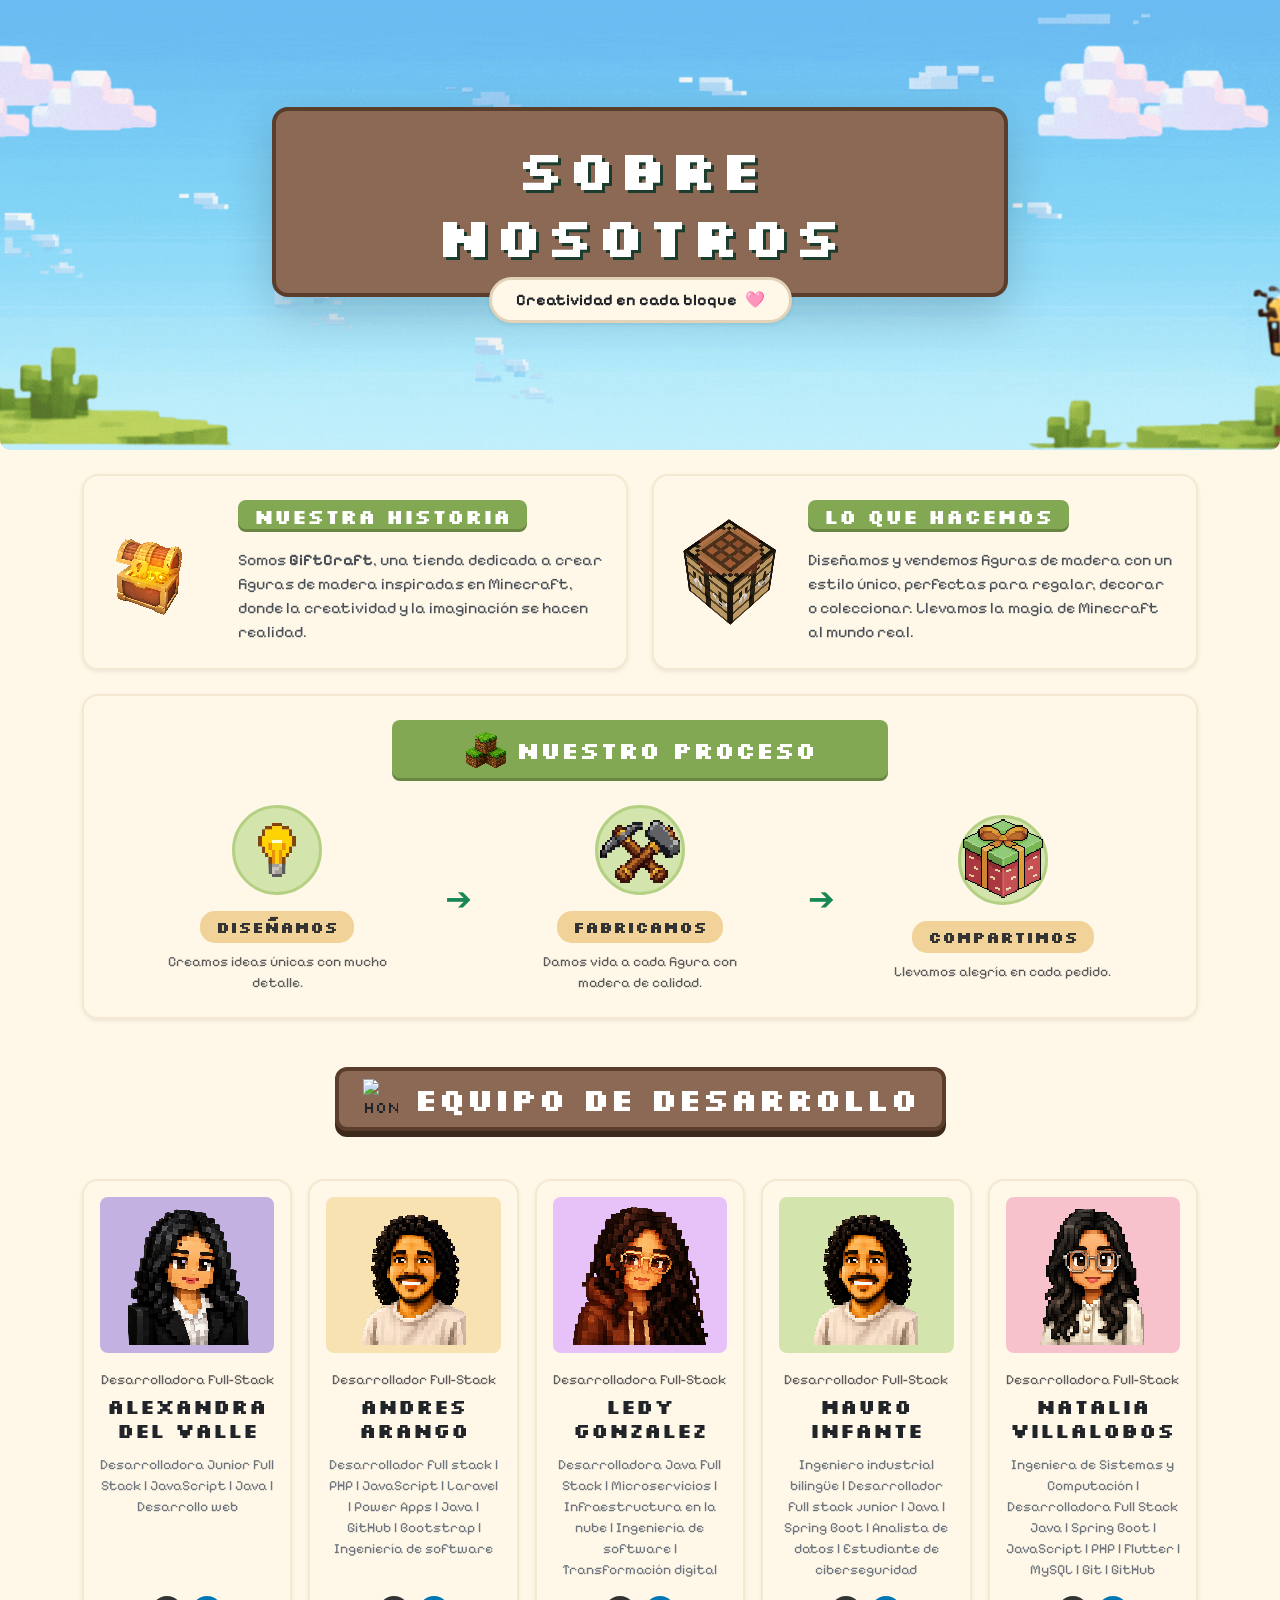
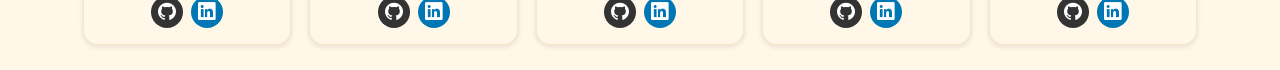
==== HTML/about_us.html @ 67694017 "Prueba img" ====
<!DOCTYPE html>
<html lang="es">

<head>
    <meta charset="UTF-8">
    <meta name="viewport" content="width=device-width, initial-scale=1">
    <title>Sobre nosotros</title>

    <!-- Bootstrap 5 -->
    <link href="https://cdn.jsdelivr.net/npm/bootstrap@5.3.3/dist/css/bootstrap.min.css" rel="stylesheet">

    <!--Iconos Bootstrap-->
    <link rel="stylesheet" href="https://cdn.jsdelivr.net/npm/bootstrap-icons@1.13.2/font/bootstrap-icons.min.css">
    <!-- Fuentes -->
    <link rel="preconnect" href="https://fonts.googleapis.com">
    <link rel="preconnect" href="https://fonts.gstatic.com" crossorigin>
    <link
        href="https://fonts.googleapis.com/css2?family=Inter:wght@400;500&family=Pixelify+Sans:wght@400;500&family=Silkscreen&display=swap"
        rel="stylesheet">

    <!-- CSS propio -->
    <link href="../CSS/about_us.css" rel="stylesheet">
</head>

<body class="body-about">

    <!-- Banner (Fuera del main para que ocupe todo el ancho, si no queda recortado el git)-->
    <!--Bootstrap nos permite justificar todo desde las mismas etiquetas como el seccion-->
    <section class="hero-banner container-fluid p-0 d-flex align-items-center justify-content-center text-center">
        <div class="container text-center py-5">
            <div class="row justify-content-center">
                <div class="col-12 col-md-10 col-lg-8">

                    <div class="banner-madera p-4 rounded-4 shadow-lg position-relative d-inline-block w-100">
                        <h1 class="display-4 fw-bold text-white mb-0">SOBRE NOSOTROS</h1>
                    </div>
                    <div
                        class="banner-subtitle d-inline-flex align-items-center gap-2 px-4 py-2 rounded-pill shadow-sm">
                        <span class="fw-bold text-dark">Creatividad en cada bloque</span>
                        <span>🩷</span>
                    </div>

                </div>
            </div>
        </div>
    </section>

    <main class="container py-4 contenido-principal">

        <!-- Nuestra Historia y Lo que hacemos -->
        <section class="row g-4 mb-4">

            <!-- Tarjeta 1: Nuestra Historia -->
            <div class="col-12 col-lg-6">
                <article class="info-card h-100 p-4 rounded-4 shadow-sm">
                    <div class="row align-items-center">
                        <div class="col-4 col-sm-3 text-center">
                            <img src="/ASSETS/gift/COFRE.gif" alt="Cofre de Minecraft" class="img-fluid pixel-art">
                        </div>
                        <div class="col-8 col-sm-9">
                            <div class="pixel-badge-green d-inline-block mb-3 px-3 py-1">
                                <h2 class="h5 m-0 text-white fw-bold">Nuestra historia</h2>
                            </div>
                            <p class="card-text text-dark-emphasis mb-0">
                                Somos <strong>GiftCraft</strong>, una tienda dedicada a crear figuras de madera
                                inspiradas en Minecraft, donde la creatividad y la imaginación se hacen realidad.
                            </p>
                        </div>
                    </div>
                </article>
            </div>

            <!-- Tarjeta 2: Lo que hacemos -->
            <div class="col-12 col-lg-6">
                <article class="info-card h-100 p-4 rounded-4 shadow-sm">
                    <div class="row align-items-center">
                        <div class="col-4 col-sm-3 text-center">
                            <img src="/ASSETS/img/mesadecrafteo.png" alt="Mesa de crafteo" class="img-fluid pixel-art">
                        </div>
                        <div class="col-8 col-sm-9">
                            <div class="pixel-badge-green d-inline-block mb-3 px-3 py-1">
                                <h2 class="h5 m-0 text-white fw-bold">Lo que hacemos</h2>
                            </div>
                            <p class="card-text text-dark-emphasis mb-0">
                                Diseñamos y vendemos figuras de madera con un estilo único, perfectas para regalar,
                                decorar o coleccionar. Llevamos la magia de Minecraft al mundo real.
                            </p>
                        </div>
                    </div>
                </article>
            </div>

        </section>
        <!-- Tarjeta Inferior: Nuestro proceso -->
        <section class="row">
            <div class="col-12">
                <article class="info-card p-4 rounded-4 shadow-sm text-center position-relative">

                    <!-- Encabezado con bloque de tierra -->
                    <div
                        class="pixel-badge-green d-inline-flex align-items-center gap-2 px-4 py-2 mb-4 position-relative z-1">
                        <img src="/ASSETS/img/bloque-tierra.png" alt="Bloque" width="30" class="pixel-art">
                        <h2 class="h4 m-0 text-white fw-bold">Nuestro proceso</h2>
                    </div>

                    <!-- Pasos del proceso -->
                    <div class="row g-4 align-items-center justify-content-center">

                        <!-- Paso 1 -->
                        <div class="col-12 col-md-3">
                            <div
                                class="step-icon mb-3 mx-auto d-flex align-items-center justify-content-center rounded-circle">
                                <!--Aquí va un foco bonito parecido al de figma, porque no encontre uno que me gustara ajajaja-->
                                <img src="/ASSETS/img/foco.png" alt="Diseñamos" class="img-fluid pixel-art">
                            </div>
                            <div class="step-pill d-inline-block px-3 py-1 fw-bold mb-2">Diseñamos</div>
                            <p class="small text-muted mb-0 step-pill-p">Creamos ideas únicas con mucho detalle.</p>
                        </div>

                        <!-- Flecha 1 -->
                        <div class="col-12 col-md-1 text-center d-none d-md-block">
                            <span class="fs-2 text-success fw-bold">➔</span>
                        </div>

                        <!-- Paso 2 -->
                        <div class="col-12 col-md-3">
                            <div
                                class="step-icon mb-3 mx-auto d-flex align-items-center justify-content-center rounded-circle">
                                <img src="/ASSETS/img/martillo.png" alt="Fabricamos" class="img-fluid pixel-art">
                            </div>
                            <div class="step-pill d-inline-block px-3 py-1 fw-bold mb-2">Fabricamos</div>
                            <p class="small text-muted mb-0 step-pill-p">Damos vida a cada figura con madera de calidad.</p>
                        </div>

                        <!-- Flecha 2 -->
                        <div class="col-12 col-md-1 text-center d-none d-md-block">
                            <span class="fs-2 text-success fw-bold">➔</span>
                        </div>

                        <!-- Paso 3 -->
                        <div class="col-12 col-md-3">
                            <div
                                class="step-icon mb-3 mx-auto d-flex align-items-center justify-content-center rounded-circle">
                                <img src="/ASSETS/img/regalo.png" alt="Compartimos" class="img-fluid pixel-art">
                            </div>
                            <div class="step-pill d-inline-block px-3 py-1 fw-bold mb-2">Compartimos</div>
                            <p class="small text-muted mb-0 step-pill-p">Llevamos alegría en cada pedido.</p>
                        </div>

                    </div>

                </article>
            </div>
        </section>
        <!-- Equipo de desarrollo -->
        <section class="equipo mt-5 text-center">

            <!-- Título "segun" el estilo cartel de madera -->
            <div
                class="pixel-madera-banner d-inline-flex align-items-center justify-content-center gap-3 px-4 py-2 mb-5">
                <img src="img/honguito.png" alt="Hongo" width="35" class="pixel-art">
                <h2 class="titulo-equipo text-white m-0 fw-bold">Equipo de Desarrollo</h2>
            </div>
            <div class="row row-cols-1 row-cols-sm-2 row-cols-md-3 row-cols-lg-5 g-3 justify-content-center">

                <!-- Alexandra del Valle -->
                <div class="col">
                    <article class="card h-100 border-0 shadow-sm rounded-4 text-center p-3 team-card">
                        <div class="avatar-box bg-purple rounded-3 p-2 mb-3">
                            <img src="../ASSETS/img/perfiles/Alexa-perfil.png" class="img-fluid pixel-art"
                                alt="Alexandra Del Valle">
                        </div>
                        <div class="card-body p-0 d-flex flex-column">
                            <span class="role-subtitle text-muted small">Desarrolladora Full-Stack</span>
                            <h5 class="card-title fw-bold text-dark my-1">Alexandra Del Valle</h5>

                            <p class="card-text small text-secondary my-2">
                                Desarrolladora Junior Full Stack | JavaScript |
                                Java | Desarrollo web
                            </p>

                            <div class="card-actions mt-auto pt-2 d-flex justify-content-center gap-2">
                                <a href="https://github.com/alexandradelvalle" class="social-icon" target="_blank">
                                    <i class="bi bi-github"></i>
                                </a>
                                <a href="https://www.linkedin.com/in/alexandra-vanessa-del-valle-aragon-desarrolladora-fullstack"
                                    class="social-icon text-linkedin" target="_blank">
                                    <i class="bi bi-linkedin"></i>
                                </a>
                            </div>
                        </div>
                    </article>
                </div>

                <!-- Andrés Arango (Andres no enviaste la foto, por eso puse la de Mauro jaja)-->
                <div class="col">
                    <article class="card h-100 border-0 shadow-sm rounded-4 text-center p-3 team-card">
                        <div class="avatar-box bg-yellow rounded-3 p-2 mb-3">
                            <img src="/ASSETS/img/perfiles/Mauro-perfil.png" class="img-fluid pixel-art"
                                alt="Andres Arango">
                        </div>
                        <div class="card-body p-0 d-flex flex-column">
                            <span class="role-subtitle text-muted small">Desarrollador Full-Stack</span>
                            <h5 class="card-title fw-bold text-dark my-1">Andres Arango</h5>

                            <p class="card-text small text-secondary my-2">
                                Desarrollador full stack | PHP | JavaScript | Laravel |
                                Power Apps | Java | GitHub | Bootstrap | Ingeniería de software
                            </p>

                            <div class="card-actions mt-auto pt-2 d-flex justify-content-center gap-2">
                                <a href="https://github.com/AndresMauricioArangoG" class="social-icon" target="_blank">
                                    <i class="bi bi-github"></i>
                                </a>
                                <a href="https://www.linkedin.com/in/andres-mauricio-arango-grisales-desarrollador-fullstack/"
                                    class="social-icon text-linkedin" target="_blank">
                                    <i class="bi bi-linkedin"></i>
                                </a>
                            </div>
                        </div>
                    </article>
                </div>

                <!-- Leidy González -->
                <div class="col">
                    <article class="card h-100 border-0 shadow-sm rounded-4 text-center p-3 team-card">
                        <div class="avatar-box bg-lilac rounded-3 p-2 mb-3">
                            <img src="/ASSETS/img/perfiles/Leidy-perfil.png" class="img-fluid pixel-art"
                                alt="Ledy Gonzalez">
                        </div>
                        <div class="card-body p-0 d-flex flex-column">
                            <span class="role-subtitle text-muted small">Desarrolladora Full-Stack</span>
                            <h5 class="card-title fw-bold text-dark my-1">Ledy Gonzalez</h5>

                            <p class="card-text small text-secondary my-2">
                                Desarrolladora Java Full Stack | Microservicios |
                                Infraestructura en la nube | Ingeniería de software |
                                Transformación digital
                            </p>

                            <div class="card-actions mt-auto pt-2 d-flex justify-content-center gap-2">
                                <a href="https://github.com/Gleidy725" class="social-icon" target="_blank">
                                    <i class="bi bi-github"></i>
                                </a>
                                <a href="https://www.linkedin.com/in/leidygonzalezsoftwareengineering"
                                    class="social-icon text-linkedin" target="_blank">
                                    <i class="bi bi-linkedin"></i>
                                </a>
                            </div>
                        </div>
                    </article>
                </div>

                <!-- Mauro Infante -->
                <div class="col">
                    <article class="card h-100 border-0 shadow-sm rounded-4 text-center p-3 team-card">
                        <div class="avatar-box bg-green rounded-3 p-2 mb-3">
                            <img src="/ASSETS/img/perfiles/Mauro-perfil.png" class="img-fluid pixel-art"
                                alt="Mauro Infante">
                        </div>
                        <div class="card-body p-0 d-flex flex-column">
                            <span class="role-subtitle text-muted small">Desarrollador Full-Stack</span>
                            <h5 class="card-title fw-bold text-dark my-1">Mauro Infante</h5>

                            <p class="card-text small text-secondary my-2">
                                Ingeniero industrial bilingüe | Desarrollador full stack
                                junior | Java | Spring Boot | Analista de datos |
                                Estudiante de ciberseguridad
                            </p>

                            <div class="card-actions mt-auto pt-2 d-flex justify-content-center gap-2">
                                <a href="https://github.com/Maurux01" class="social-icon" target="_blank">
                                    <i class="bi bi-github"></i>
                                </a>
                                <a href="https://www.linkedin.com/in/maurofelipe-infante/"
                                    class="social-icon text-linkedin" target="_blank">
                                    <i class="bi bi-linkedin"></i>
                                </a>
                            </div>
                        </div>
                    </article>
                </div>

                <!-- Natalia Villalobos -->
                <div class="col">
                    <article class="card h-100 border-0 shadow-sm rounded-4 text-center p-3 team-card">
                        <div class="avatar-box bg-pink rounded-3 p-2 mb-3">
                            <img src="/ASSETS/img/perfiles/Natalia-perfil.png" class="img-fluid pixel-art"
                                alt="Natalia Villalobos">
                        </div>
                        <div class="card-body p-0 d-flex flex-column">
                            <span class="role-subtitle text-muted small">Desarrolladora Full-Stack</span>
                            <h5 class="card-title fw-bold text-dark my-1">Natalia Villalobos</h5>

                            <p class="card-text small text-secondary my-2">
                                Ingeniera de Sistemas y Computación | Desarrolladora
                                Full Stack Java | Spring Boot | JavaScript | PHP |
                                Flutter | MySQL | Git | GitHub
                            </p>

                            <div class="card-actions mt-auto pt-2 d-flex justify-content-center gap-2">
                                <a href="https://github.com/natalia482" class="social-icon" target="_blank">
                                    <i class="bi bi-github"></i>
                                </a>
                                <a href="https://www.linkedin.com/in/briyit-natalia-villalobos-rodriguez-ingeniera-de-sistemas"
                                    class="social-icon text-linkedin" target="_blank">
                                    <i class="bi bi-linkedin"></i>
                                </a>
                            </div>
                        </div>
                    </article>
                </div>

            </div>
        </section>
    </main>

    <!-- Bootstrap JS -->
    <script src="https://cdn.jsdelivr.net/npm/bootstrap@5.3.3/dist/js/bootstrap.bundle.min.js"></script>

    <!-- JavaScript propio -->
    <script src="/JS/script.js"></script>

</body>

</html>
---- CSS/about_us.css ----
/*Separo el css del principal par que no afecte los estilos y poder trabajar mas comodos (preguntar a profes si es corecto)*/
*{

}
:root {
    /*Paleta de colores*/
    --MoradoCreativo: #8B5CF6;
    --VerdeMundo: #A8B89A;
    --MarronTierra: #8B6955;
    --RosaAventura: #D98FA3;
    --CremaCrafteo: #FFF7E8;

    /*Fuentes*/
    --font-pixel-style:"Press Start 2P", system-ui;;
    --font-pixel-title: "Silkscreen", monospace;
    --font-pixel-sub: "Pixelify Sans", monospace;
    --font-body: "Inter", sans-serif;
}

body{
    background-color:var(--CremaCrafteo) ;
}


/*Hero con la imagen de nuebes en movimiento*/
.hero-banner {
  background-image: url('/ASSETS/gift/gift-banner-about.gif'); 
  background-size: cover;   /*Cubre el 100% de la imagen*/
  background-position: center bottom;
  background-repeat: no-repeat;
  width: 100%; /* Asegura el 100% de ancho */
  min-height: 450px;
  border-radius: 0 0 10px 10px;
 
  
}

/* Cartel de Madera */
.banner-madera {
  background-color: var(--MarronTierra, #8B6955); 
  font-family: var(--font-pixel-title);
  border: 4px solid #5a3e2b;
  box-shadow: 0 8px 0 #3d291c, inset 0 0 10px rgba(0, 0, 0, 0.2);
}

.banner-madera h1 {
  text-shadow: 3px 3px 0px #1c3d2e;
  letter-spacing: 2px;
}

/* Etiqueta Crema Sobrepuesta */
.banner-subtitle {
  background-color: var(--CremaCrafteo, #FFF7E8); 
  font-family: var(--font-pixel-sub);
  border: 3px solid #e2d2b8;
  position: relative;
  top: -20px; /* Desplaza la etiqueta hacia arriba para solapar el cartel */
}


/*Nuestra Historia, Lo que hacemos, Nuestro Proceso */
/* Tarjetas de crema */
.info-card {
  background-color: var(--CremaCrafteo, #FFF7E8); 
  border: 2px solid #F5E8D0;
  position: relative;
  overflow: hidden;
}

.text-dark-emphasis {
    font-family: var(--font-pixel-sub);
}

/* Etiqueta Verde estilo Minecraft para títulos */
.pixel-badge-green {
  background-color: #83A854; 
  font-family: var(--font-pixel-title);
  border-radius: 8px;
  box-shadow: inset 0 -3px 0 rgba(0, 0, 0, 0.2);
  justify-content: center;
  align-items: center;
}

.pixel-badge-greenh2{
    font-family: var(--font-pixel-style);
}

.pixel-badge-green img{
 width: 10%;
 z-index: 10;
}


/* Círculo verde para los iconos de proceso */
.step-icon {
  width: 90px;
  height: 90px;
  background-color: #D3E4AD; 
  border: 3px solid #B4D183;
}

/* Píldora amarilla para las etiquetas del proceso */
.step-pill {
  background-color: #F1D299; 
  font-family: var(--font-pixel-title);
  border-radius: 15px;
  color: #333;
}

.step-pill-p{
  font-family: var(--font-pixel-sub);
}

/* Mantiene los bordes de imágenes nítidos (Estilo Pixel Art) */
.pixel-art {
  image-rendering: pixelated;
}


/*Equipo de desarrollo*/
/* Cartel de Madera */
.pixel-madera-banner {
  background-color: #8B6955; 
  font-family: var(--font-pixel-title);
  border: 4px solid #5a3e2b;
  border-radius: 12px;
  box-shadow: 0 6px 0 #3d291c;
}

/* Tarjeta de Crema */
.team-card {
  background-color: #FFF7E8 !important; 
  border: 2px solid #F5E8D0 !important;
}

.role-subtitle{
    font-family: var(--font-pixel-sub);
}
.card-title{
    font-family: var(--font-pixel-title);
}

.card-text{
    font-family: var(--font-pixel-sub);
}

/* Colores pastel para los marcos de los Avatares */
.bg-pink { background-color: #F8C2CC; }    /* Rosa Natalia */
.bg-purple { background-color: #C3B1E1; }  /* Morado Alexandra */
.bg-lilac { background-color: #E6C2F8; }   /* Lila Leidy */
.bg-green { background-color: #D3E4AD; }   /* Verde Mauro */
.bg-yellow { background-color: #F8E2B2; }  /* Amarillo Andrés */

/* Renderizado Pixel Art */
.pixel-art {
  image-rendering: pixelated;
  max-height: 140px;
  object-fit: contain;
}

/* Iconos Sociales Circulares */
.social-icon {
  display: inline-flex;
  align-items: center;
  justify-content: center;
  width: 32px;
  height: 32px;
  background-color: #333;
  color: #fff;
  border-radius: 50%;
  text-decoration: none;
  font-size: 1.1rem;
}

.social-icon.text-linkedin {
  background-color: #0077b5;
}

.social-icon:hover {
  opacity: 0.85;
  color: #fff;
}
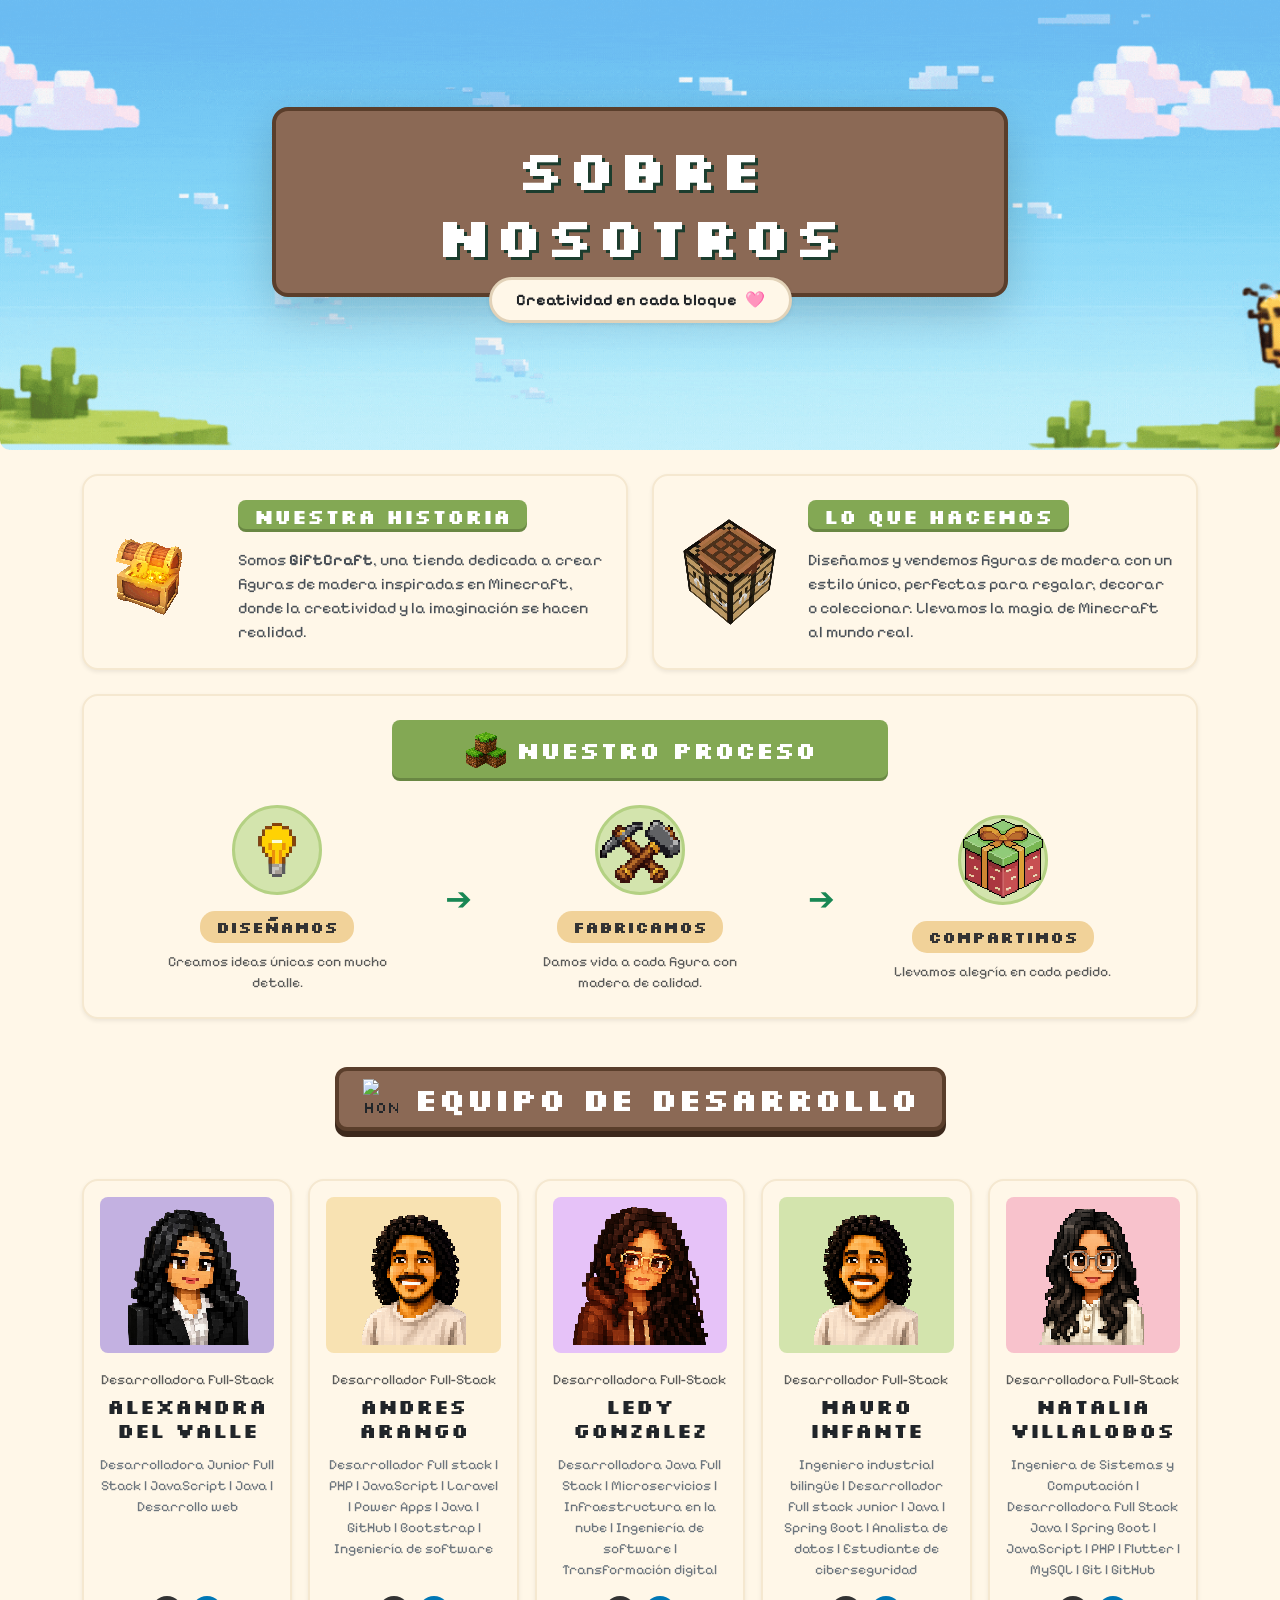
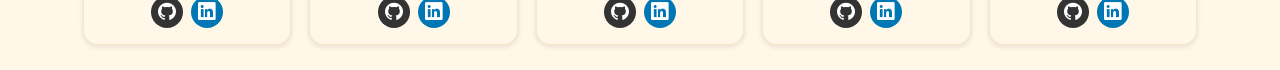
==== commit 9171d674: "Arreglo imagenes rotas" ====
--- a/HTML/about_us.html
+++ b/HTML/about_us.html
@@ -55,7 +55,7 @@
                 <article class="info-card h-100 p-4 rounded-4 shadow-sm">
                     <div class="row align-items-center">
                         <div class="col-4 col-sm-3 text-center">
-                            <img src="/ASSETS/gift/COFRE.gif" alt="Cofre de Minecraft" class="img-fluid pixel-art">
+                            <img src="../ASSETS/gift/COFRE.gif" alt="Cofre de Minecraft" class="img-fluid pixel-art">
                         </div>
                         <div class="col-8 col-sm-9">
                             <div class="pixel-badge-green d-inline-block mb-3 px-3 py-1">
@@ -75,7 +75,7 @@
                 <article class="info-card h-100 p-4 rounded-4 shadow-sm">
                     <div class="row align-items-center">
                         <div class="col-4 col-sm-3 text-center">
-                            <img src="/ASSETS/img/mesadecrafteo.png" alt="Mesa de crafteo" class="img-fluid pixel-art">
+                            <img src="../ASSETS/img/mesadecrafteo.png" alt="Mesa de crafteo" class="img-fluid pixel-art">
                         </div>
                         <div class="col-8 col-sm-9">
                             <div class="pixel-badge-green d-inline-block mb-3 px-3 py-1">
@@ -99,7 +99,7 @@
                     <!-- Encabezado con bloque de tierra -->
                     <div
                         class="pixel-badge-green d-inline-flex align-items-center gap-2 px-4 py-2 mb-4 position-relative z-1">
-                        <img src="/ASSETS/img/bloque-tierra.png" alt="Bloque" width="30" class="pixel-art">
+                        <img src="../ASSETS/img/bloque-tierra.png" alt="Bloque" width="30" class="pixel-art">
                         <h2 class="h4 m-0 text-white fw-bold">Nuestro proceso</h2>
                     </div>
 
@@ -111,7 +111,7 @@
                             <div
                                 class="step-icon mb-3 mx-auto d-flex align-items-center justify-content-center rounded-circle">
                                 <!--Aquí va un foco bonito parecido al de figma, porque no encontre uno que me gustara ajajaja-->
-                                <img src="/ASSETS/img/foco.png" alt="Diseñamos" class="img-fluid pixel-art">
+                                <img src="../ASSETS/img/foco.png" alt="Diseñamos" class="img-fluid pixel-art">
                             </div>
                             <div class="step-pill d-inline-block px-3 py-1 fw-bold mb-2">Diseñamos</div>
                             <p class="small text-muted mb-0 step-pill-p">Creamos ideas únicas con mucho detalle.</p>
@@ -126,7 +126,7 @@
                         <div class="col-12 col-md-3">
                             <div
                                 class="step-icon mb-3 mx-auto d-flex align-items-center justify-content-center rounded-circle">
-                                <img src="/ASSETS/img/martillo.png" alt="Fabricamos" class="img-fluid pixel-art">
+                                <img src="../ASSETS/img/martillo.png" alt="Fabricamos" class="img-fluid pixel-art">
                             </div>
                             <div class="step-pill d-inline-block px-3 py-1 fw-bold mb-2">Fabricamos</div>
                             <p class="small text-muted mb-0 step-pill-p">Damos vida a cada figura con madera de calidad.</p>
@@ -141,7 +141,7 @@
                         <div class="col-12 col-md-3">
                             <div
                                 class="step-icon mb-3 mx-auto d-flex align-items-center justify-content-center rounded-circle">
-                                <img src="/ASSETS/img/regalo.png" alt="Compartimos" class="img-fluid pixel-art">
+                                <img src="../ASSETS/img/regalo.png" alt="Compartimos" class="img-fluid pixel-art">
                             </div>
                             <div class="step-pill d-inline-block px-3 py-1 fw-bold mb-2">Compartimos</div>
                             <p class="small text-muted mb-0 step-pill-p">Llevamos alegría en cada pedido.</p>
@@ -196,7 +196,7 @@
                 <div class="col">
                     <article class="card h-100 border-0 shadow-sm rounded-4 text-center p-3 team-card">
                         <div class="avatar-box bg-yellow rounded-3 p-2 mb-3">
-                            <img src="/ASSETS/img/perfiles/Mauro-perfil.png" class="img-fluid pixel-art"
+                            <img src="../ASSETS/img/perfiles/Mauro-perfil.png" class="img-fluid pixel-art"
                                 alt="Andres Arango">
                         </div>
                         <div class="card-body p-0 d-flex flex-column">
@@ -225,7 +225,7 @@
                 <div class="col">
                     <article class="card h-100 border-0 shadow-sm rounded-4 text-center p-3 team-card">
                         <div class="avatar-box bg-lilac rounded-3 p-2 mb-3">
-                            <img src="/ASSETS/img/perfiles/Leidy-perfil.png" class="img-fluid pixel-art"
+                            <img src="../ASSETS/img/perfiles/Leidy-perfil.png" class="img-fluid pixel-art"
                                 alt="Ledy Gonzalez">
                         </div>
                         <div class="card-body p-0 d-flex flex-column">
@@ -255,7 +255,7 @@
                 <div class="col">
                     <article class="card h-100 border-0 shadow-sm rounded-4 text-center p-3 team-card">
                         <div class="avatar-box bg-green rounded-3 p-2 mb-3">
-                            <img src="/ASSETS/img/perfiles/Mauro-perfil.png" class="img-fluid pixel-art"
+                            <img src="../ASSETS/img/perfiles/Mauro-perfil.png" class="img-fluid pixel-art"
                                 alt="Mauro Infante">
                         </div>
                         <div class="card-body p-0 d-flex flex-column">
@@ -285,7 +285,7 @@
                 <div class="col">
                     <article class="card h-100 border-0 shadow-sm rounded-4 text-center p-3 team-card">
                         <div class="avatar-box bg-pink rounded-3 p-2 mb-3">
-                            <img src="/ASSETS/img/perfiles/Natalia-perfil.png" class="img-fluid pixel-art"
+                            <img src="../ASSETS/img/perfiles/Natalia-perfil.png" class="img-fluid pixel-art"
                                 alt="Natalia Villalobos">
                         </div>
                         <div class="card-body p-0 d-flex flex-column">
--- a/CSS/about_us.css
+++ b/CSS/about_us.css
@@ -24,7 +24,7 @@
 
 /*Hero con la imagen de nuebes en movimiento*/
 .hero-banner {
-  background-image: url('/ASSETS/gift/gift-banner-about.gif'); 
+  background-image: url('../ASSETS/gift/gift-banner-about.gif'); 
   background-size: cover;   /*Cubre el 100% de la imagen*/
   background-position: center bottom;
   background-repeat: no-repeat;
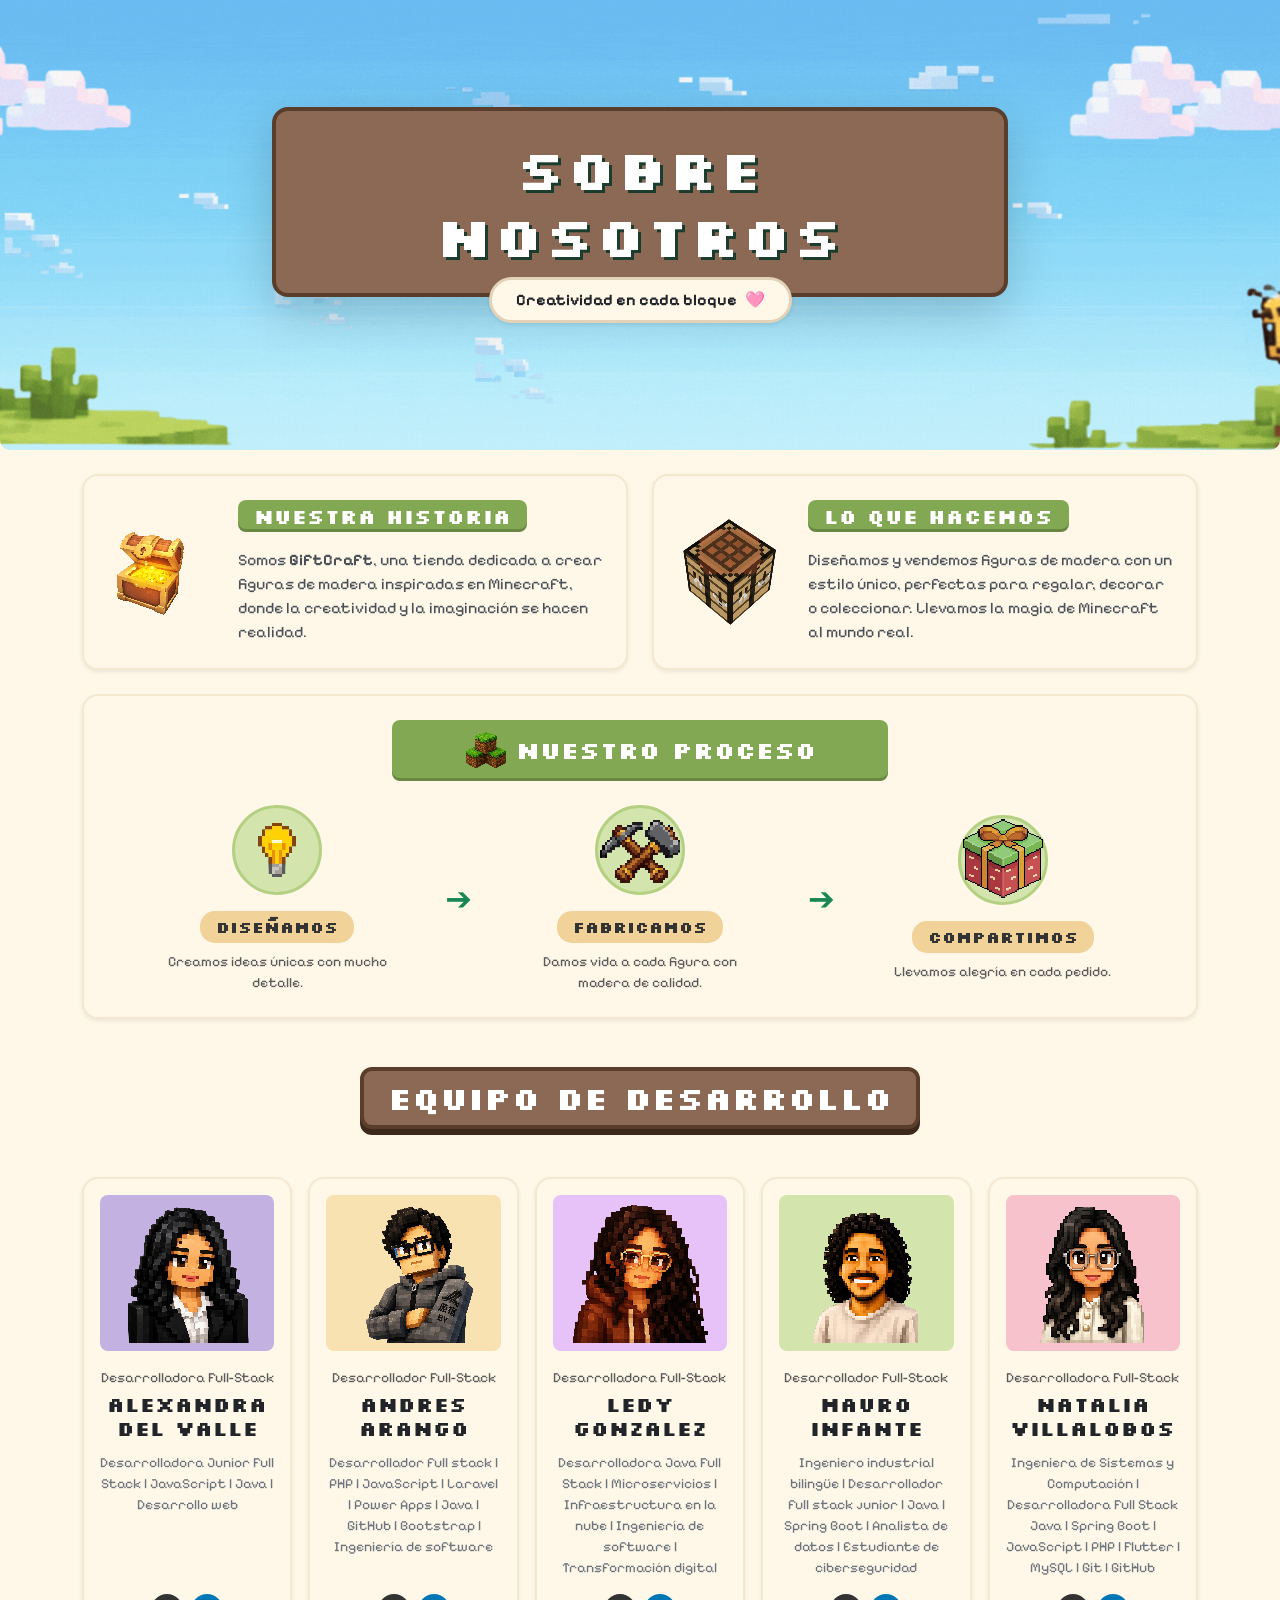
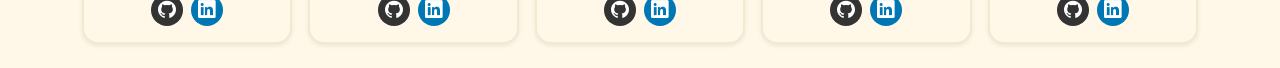
==== commit 053d9d63: "About-us / Foto de Andres actualizada" ====
--- a/HTML/about_us.html
+++ b/HTML/about_us.html
@@ -158,7 +158,7 @@
             <!-- Título "segun" el estilo cartel de madera -->
             <div
                 class="pixel-madera-banner d-inline-flex align-items-center justify-content-center gap-3 px-4 py-2 mb-5">
-                <img src="img/honguito.png" alt="Hongo" width="35" class="pixel-art">
+                <!--<img src="img/honguito.png" alt="Hongo" width="35" class="pixel-art">-->
                 <h2 class="titulo-equipo text-white m-0 fw-bold">Equipo de Desarrollo</h2>
             </div>
             <div class="row row-cols-1 row-cols-sm-2 row-cols-md-3 row-cols-lg-5 g-3 justify-content-center">
@@ -196,7 +196,7 @@
                 <div class="col">
                     <article class="card h-100 border-0 shadow-sm rounded-4 text-center p-3 team-card">
                         <div class="avatar-box bg-yellow rounded-3 p-2 mb-3">
-                            <img src="../ASSETS/img/perfiles/Mauro-perfil.png" class="img-fluid pixel-art"
+                            <img src="../ASSETS/img/perfiles/Andres-perfil.png" class="img-fluid pixel-art"
                                 alt="Andres Arango">
                         </div>
                         <div class="card-body p-0 d-flex flex-column">
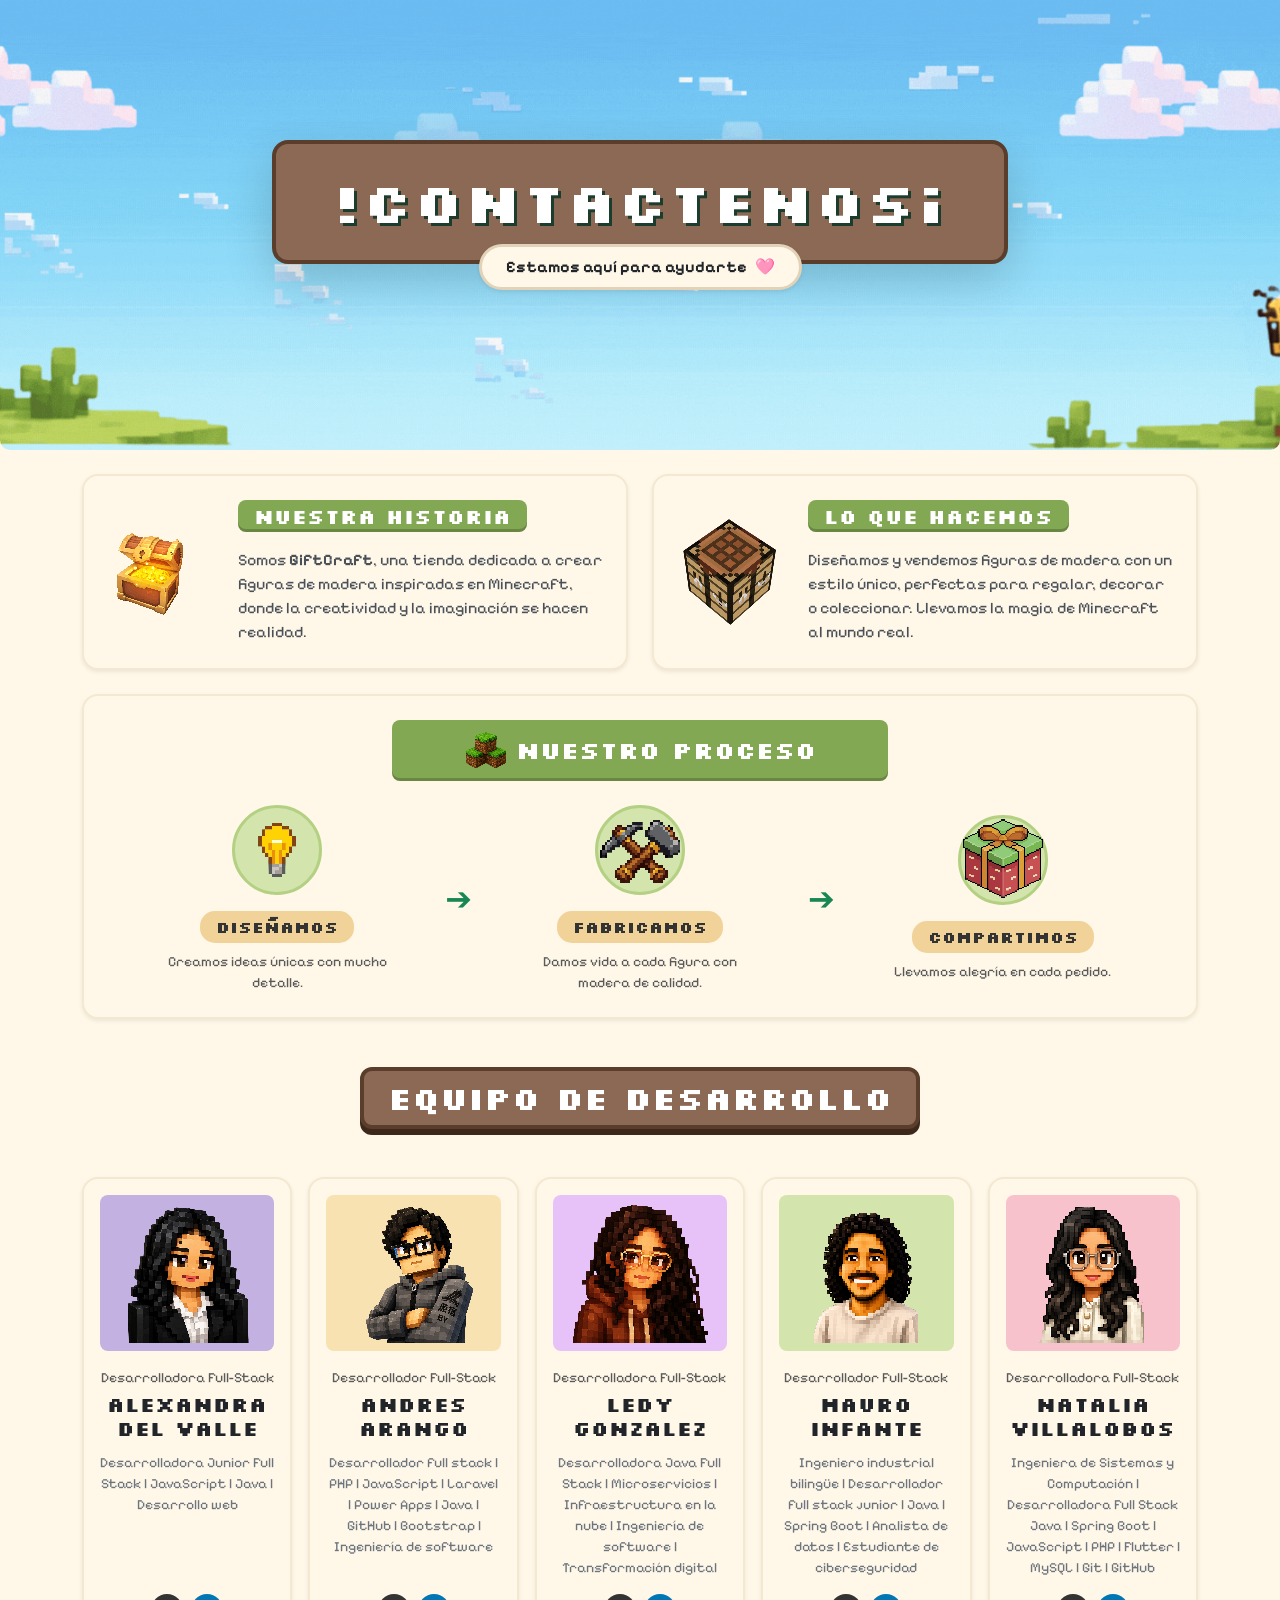
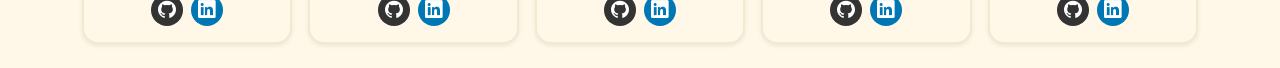
==== commit 667e59a9: "Página contacto" ====
--- a/HTML/about_us.html
+++ b/HTML/about_us.html
@@ -32,11 +32,11 @@
                 <div class="col-12 col-md-10 col-lg-8">
 
                     <div class="banner-madera p-4 rounded-4 shadow-lg position-relative d-inline-block w-100">
-                        <h1 class="display-4 fw-bold text-white mb-0">SOBRE NOSOTROS</h1>
+                        <h1 class="display-4 fw-bold text-white mb-0">!CONTACTENOS¡</h1>
                     </div>
                     <div
                         class="banner-subtitle d-inline-flex align-items-center gap-2 px-4 py-2 rounded-pill shadow-sm">
-                        <span class="fw-bold text-dark">Creatividad en cada bloque</span>
+                        <span class="fw-bold text-dark">Estamos aquí para ayudarte</span>
                         <span>🩷</span>
                     </div>
 
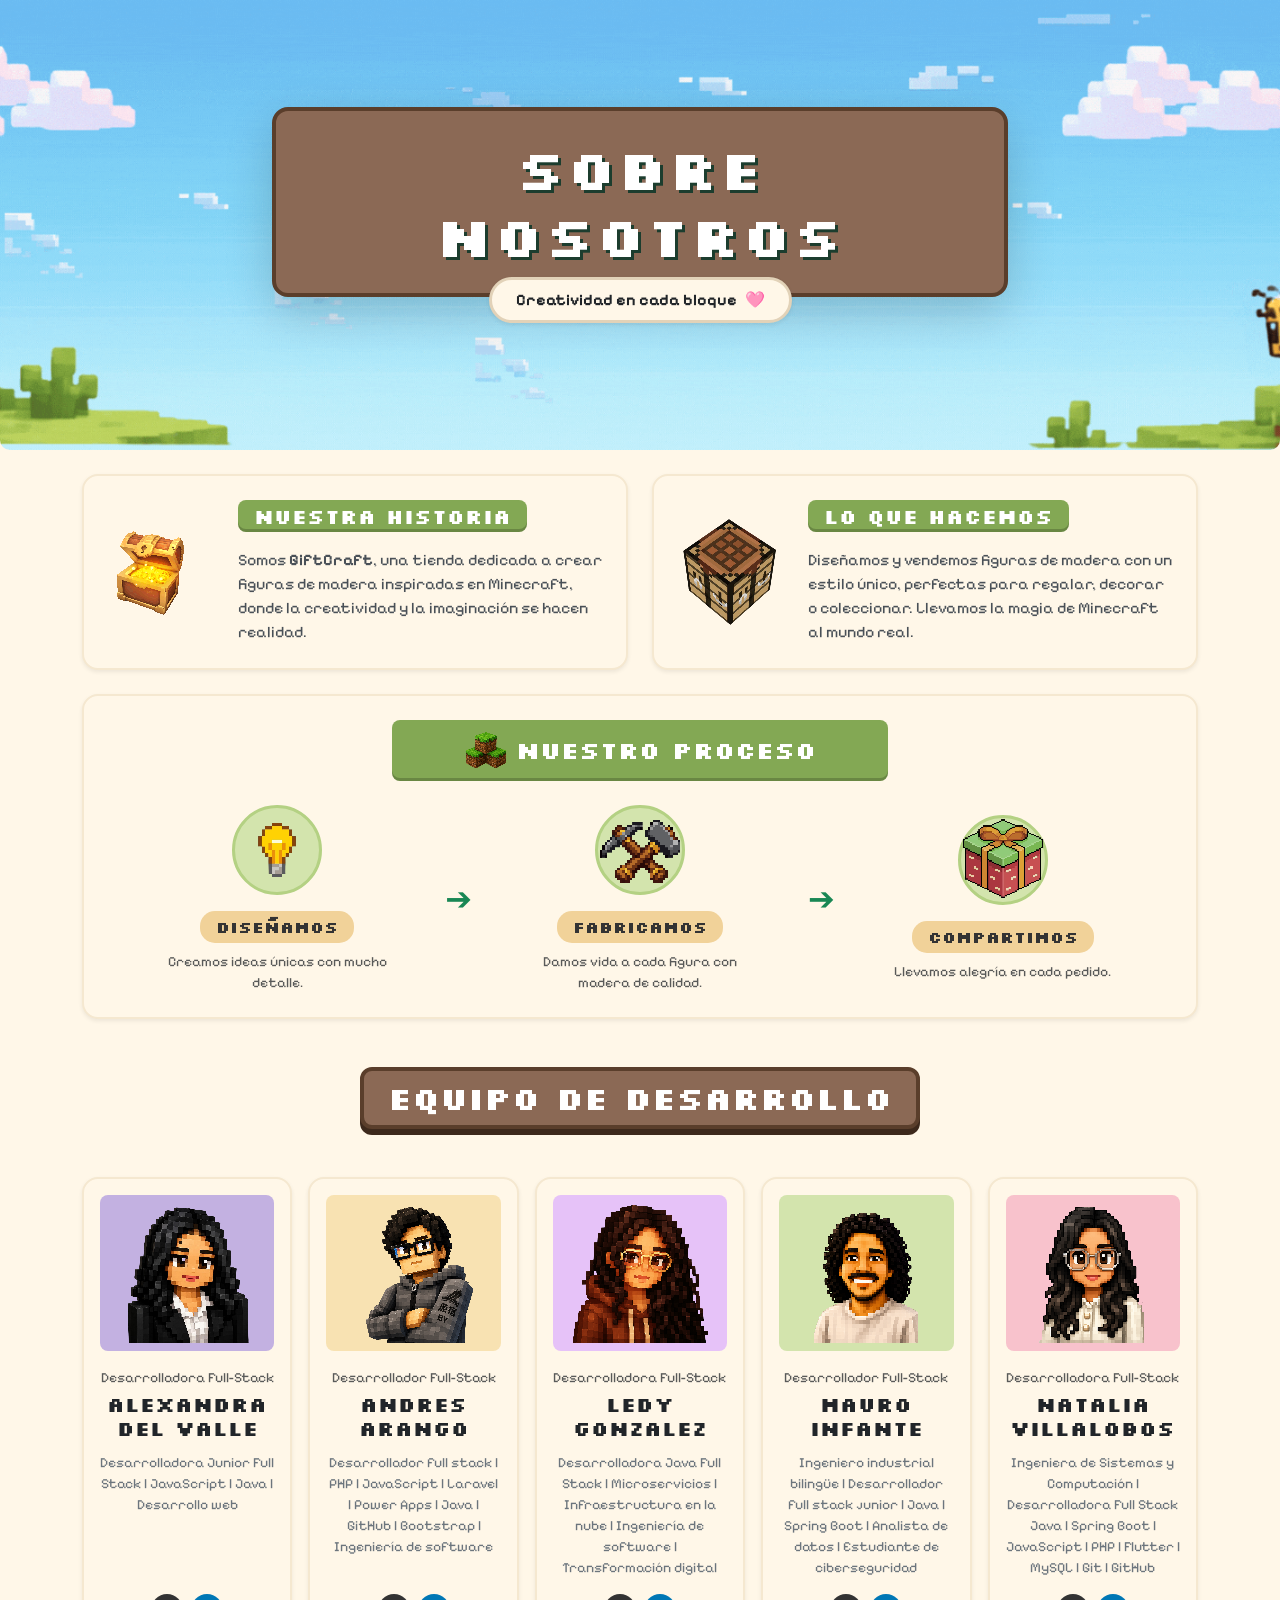
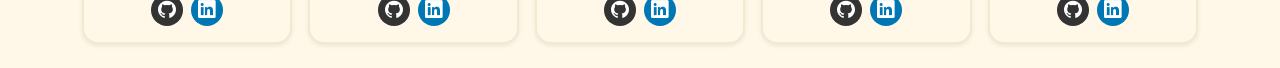
==== commit 08c41c45: "Correción de titulo" ====
--- a/HTML/about_us.html
+++ b/HTML/about_us.html
@@ -32,11 +32,11 @@
                 <div class="col-12 col-md-10 col-lg-8">
 
                     <div class="banner-madera p-4 rounded-4 shadow-lg position-relative d-inline-block w-100">
-                        <h1 class="display-4 fw-bold text-white mb-0">!CONTACTENOS¡</h1>
+                        <h1 class="display-4 fw-bold text-white mb-0">SOBRE NOSOTROS</h1>
                     </div>
                     <div
                         class="banner-subtitle d-inline-flex align-items-center gap-2 px-4 py-2 rounded-pill shadow-sm">
-                        <span class="fw-bold text-dark">Estamos aquí para ayudarte</span>
+                        <span class="fw-bold text-dark">Creatividad en cada bloque</span>
                         <span>🩷</span>
                     </div>
 
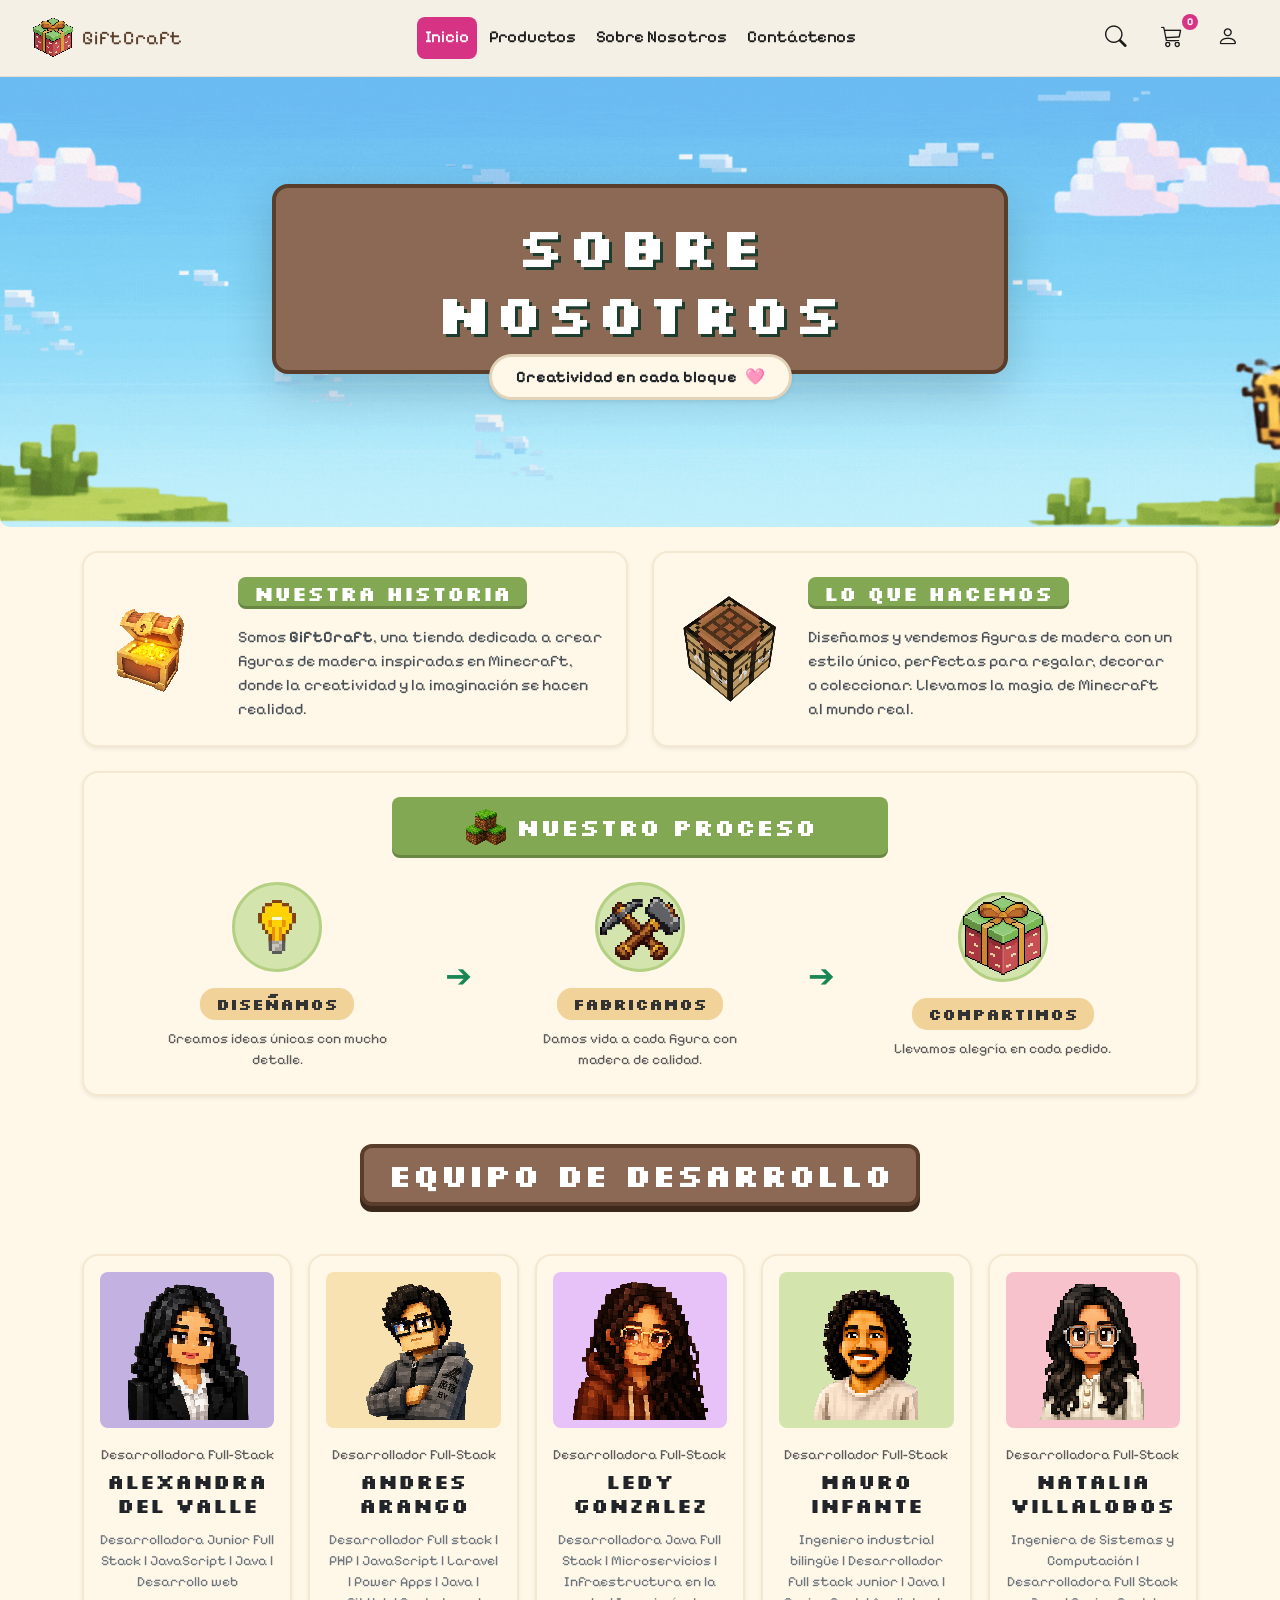
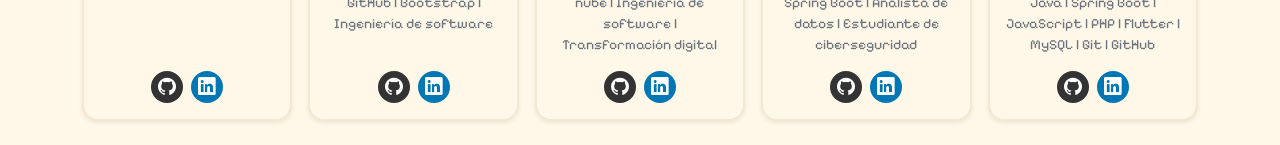
==== commit 183eb446: "se termina el header, con su html y css" ====
--- a/HTML/about_us.html
+++ b/HTML/about_us.html
@@ -23,6 +23,7 @@
 </head>
 
 <body class="body-about">
+    <div id="header-placeholder"></div>
 
     <!-- Banner (Fuera del main para que ocupe todo el ancho, si no queda recortado el git)-->
     <!--Bootstrap nos permite justificar todo desde las mismas etiquetas como el seccion-->
@@ -319,6 +320,7 @@
     <script src="https://cdn.jsdelivr.net/npm/bootstrap@5.3.3/dist/js/bootstrap.bundle.min.js"></script>
 
     <!-- JavaScript propio -->
+    <script src="../JS/components.js"></script>
     <script src="/JS/script.js"></script>
 
 </body>
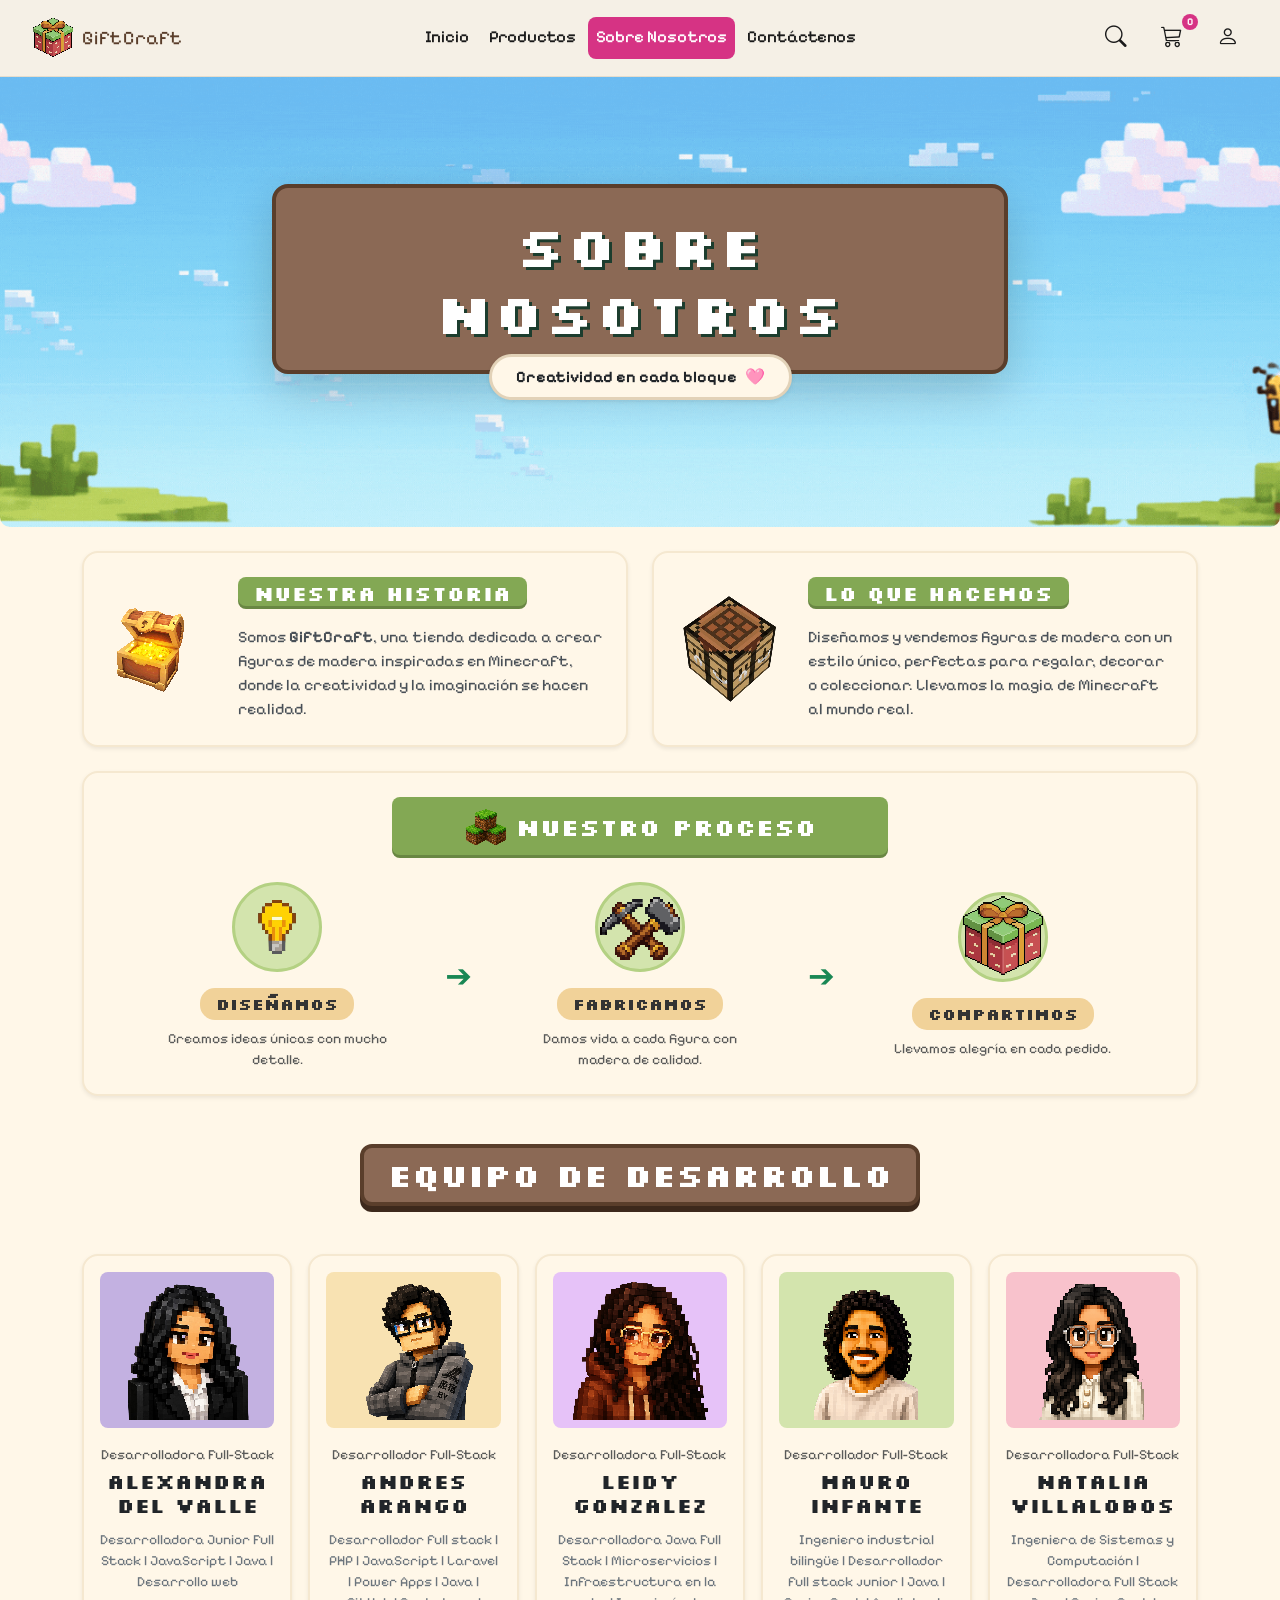
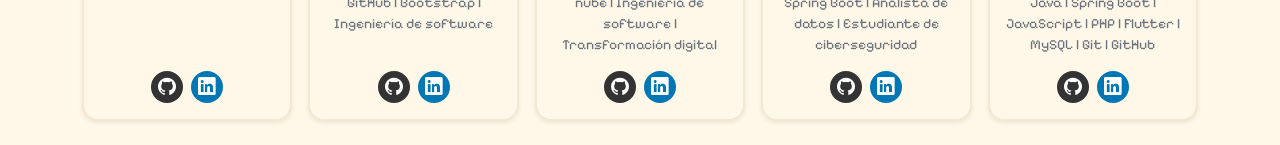
==== commit 4e4f3494: "Cards del inicio" ====
--- a/HTML/about_us.html
+++ b/HTML/about_us.html
@@ -227,11 +227,11 @@
                     <article class="card h-100 border-0 shadow-sm rounded-4 text-center p-3 team-card">
                         <div class="avatar-box bg-lilac rounded-3 p-2 mb-3">
                             <img src="../ASSETS/img/perfiles/Leidy-perfil.png" class="img-fluid pixel-art"
-                                alt="Ledy Gonzalez">
+                                alt="Leidy Gonzalez">
                         </div>
                         <div class="card-body p-0 d-flex flex-column">
                             <span class="role-subtitle text-muted small">Desarrolladora Full-Stack</span>
-                            <h5 class="card-title fw-bold text-dark my-1">Ledy Gonzalez</h5>
+                            <h5 class="card-title fw-bold text-dark my-1">Leidy Gonzalez</h5>
 
                             <p class="card-text small text-secondary my-2">
                                 Desarrolladora Java Full Stack | Microservicios |
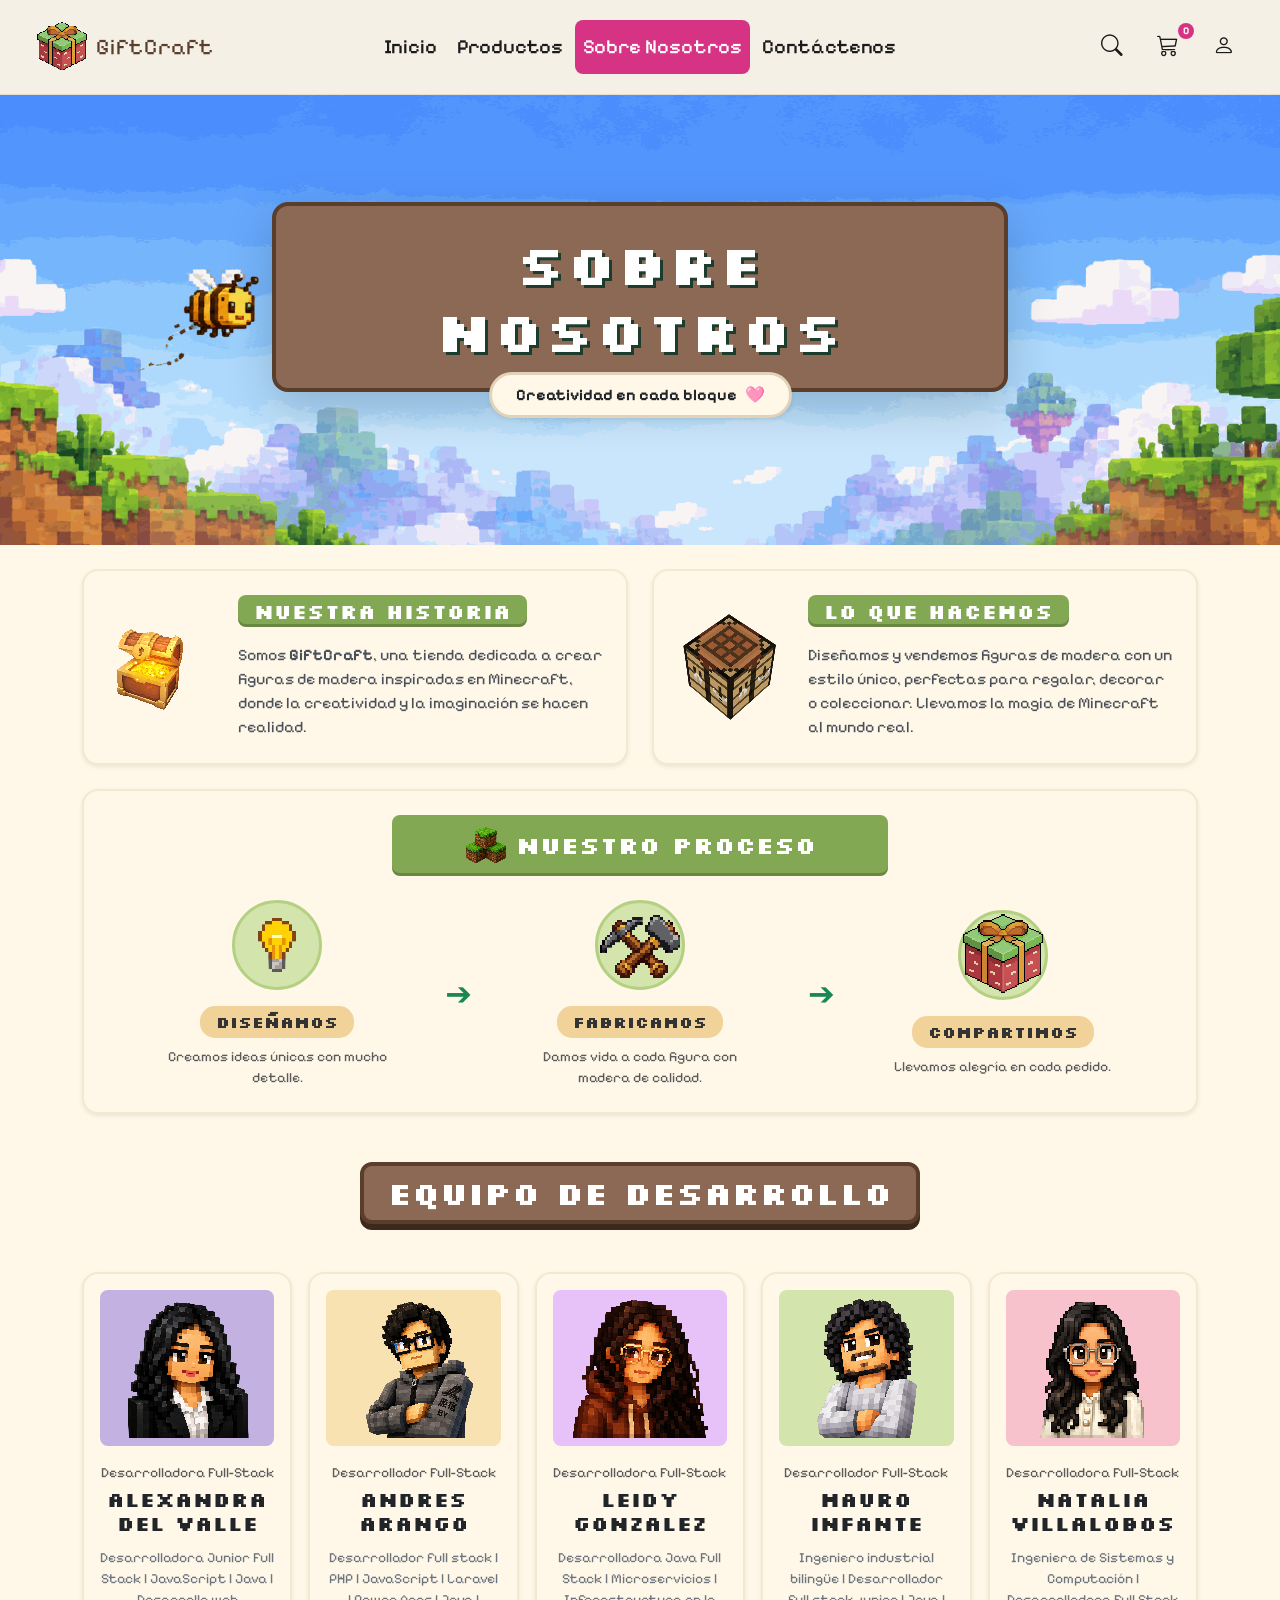
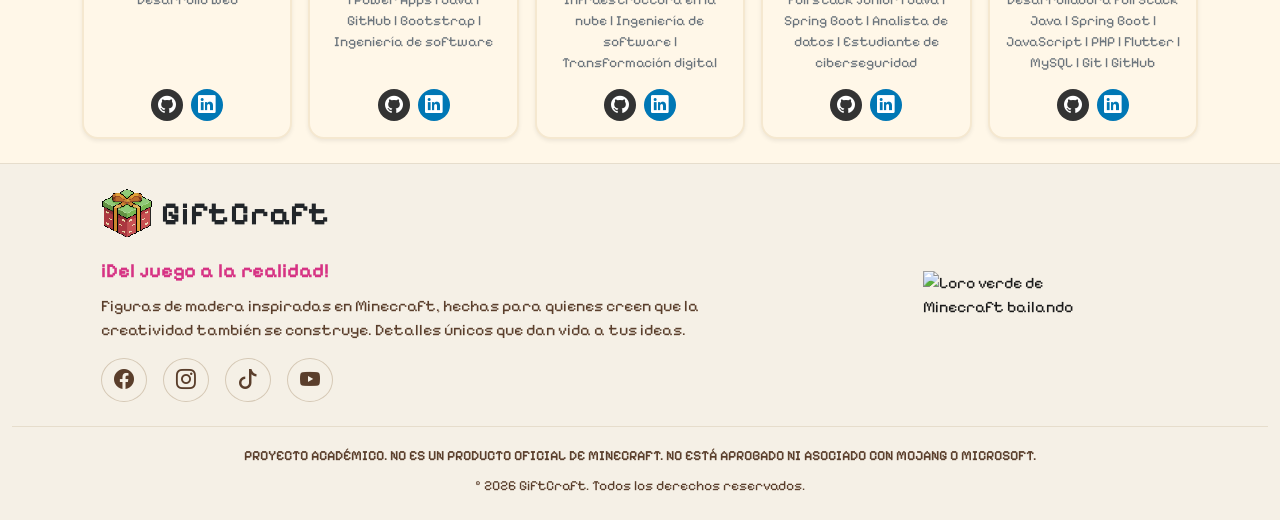
==== commit 695b3b14: "cambio de foto de perfil de mauro" ====
--- a/HTML/about_us.html
+++ b/HTML/about_us.html
@@ -256,7 +256,7 @@
                 <div class="col">
                     <article class="card h-100 border-0 shadow-sm rounded-4 text-center p-3 team-card">
                         <div class="avatar-box bg-green rounded-3 p-2 mb-3">
-                            <img src="../ASSETS/img/perfiles/Mauro-perfil.png" class="img-fluid pixel-art"
+                            <img src="../ASSETS/img/perfiles/Mauro-perfil-v2.png" class="img-fluid pixel-art"
                                 alt="Mauro Infante">
                         </div>
                         <div class="card-body p-0 d-flex flex-column">
--- a/CSS/about_us.css
+++ b/CSS/about_us.css
@@ -24,15 +24,12 @@
 
 /*Hero con la imagen de nuebes en movimiento*/
 .hero-banner {
-  background-image: url('../ASSETS/gift/gift-banner-about.gif'); 
+  background-image: url('../ASSETS/gift/fondo_abeja_animado.gif'); 
   background-size: cover;   /*Cubre el 100% de la imagen*/
   background-position: center bottom;
   background-repeat: no-repeat;
   width: 100%; /* Asegura el 100% de ancho */
   min-height: 450px;
-  border-radius: 0 0 10px 10px;
- 
-  
 }
 
 /* Cartel de Madera */
@@ -180,3 +177,10 @@
   opacity: 0.85;
   color: #fff;
 }
+
+/* Responsive: mostrar la abeja en m�vil */
+@media (max-width: 768px) {
+  .hero-banner {
+    background-position: right bottom;
+  }
+}
